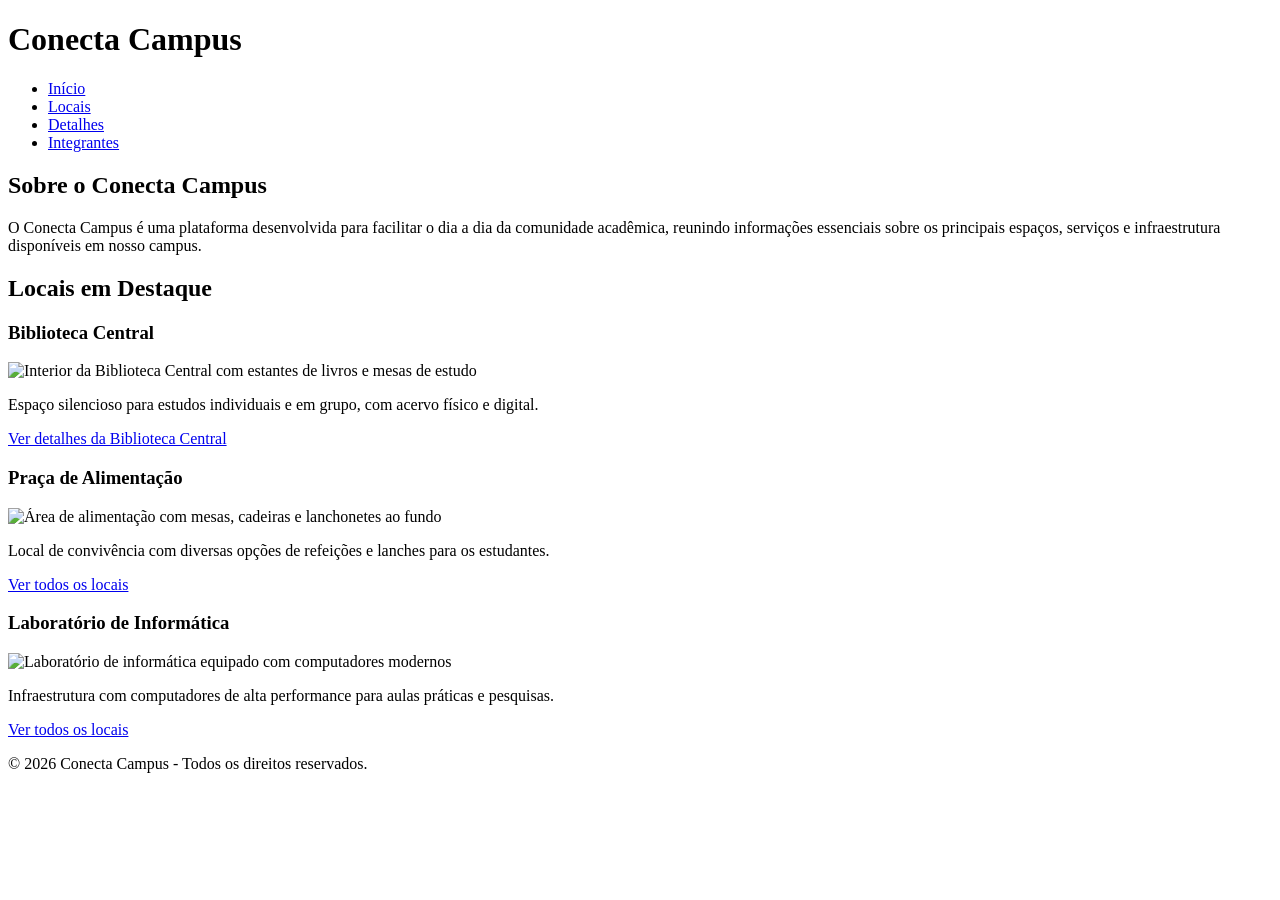
==== index.html @ 3882637f "feat: adiciona paginas index.html e detalhes.html com a estrutura base" ====
<!--
INTEGRANTES DO GRUPO
RM576855 - Gabriel Henrique 
RM575944 - Kaio César
RM576879 - João Paseto
-->
<!DOCTYPE html>
<html lang="pt-BR">
<head>
    <meta charset="UTF-8">
    <title>Conecta Campus - Página Inicial</title>
    <link rel="stylesheet" href="css/style.css">
</head>
<body>
    <header>
        <h1>Conecta Campus</h1>
        <nav>
            <ul>
                <li><a href="index.html">Início</a></li>
                <li><a href="locais.html">Locais</a></li>
                <li><a href="detalhes.html">Detalhes</a></li>
                <li><a href="integrantes.html">Integrantes</a></li>
            </ul>
        </nav>
    </header>

    <main>
        <section>
            <h2>Sobre o Conecta Campus</h2>
            <p>O Conecta Campus é uma plataforma desenvolvida para facilitar o dia a dia da comunidade acadêmica, reunindo informações essenciais sobre os principais espaços, serviços e infraestrutura disponíveis em nosso campus.</p>
        </section>

        <section>
            <h2>Locais em Destaque</h2>
            <article>
                <h3>Biblioteca Central</h3>
                <img src="img/biblioteca.jpg" alt="Interior da Biblioteca Central com estantes de livros e mesas de estudo">
                <p>Espaço silencioso para estudos individuais e em grupo, com acervo físico e digital.</p>
                <a href="detalhes.html">Ver detalhes da Biblioteca Central</a>
            </article>

            <article>
                <h3>Praça de Alimentação</h3>
                <img src="img/praca-alimentacao.jpg" alt="Área de alimentação com mesas, cadeiras e lanchonetes ao fundo">
                <p>Local de convivência com diversas opções de refeições e lanches para os estudantes.</p>
                <a href="locais.html">Ver todos os locais</a>
            </article>

            <article>
                <h3>Laboratório de Informática</h3>
                <img src="img/laboratorio.jpg" alt="Laboratório de informática equipado com computadores modernos">
                <p>Infraestrutura com computadores de alta performance para aulas práticas e pesquisas.</p>
                <a href="locais.html">Ver todos os locais</a>
            </article>
        </section>
    </main>

    <footer>
        <p>&copy; 2026 Conecta Campus - Todos os direitos reservados.</p>
    </footer>
</body>
</html>
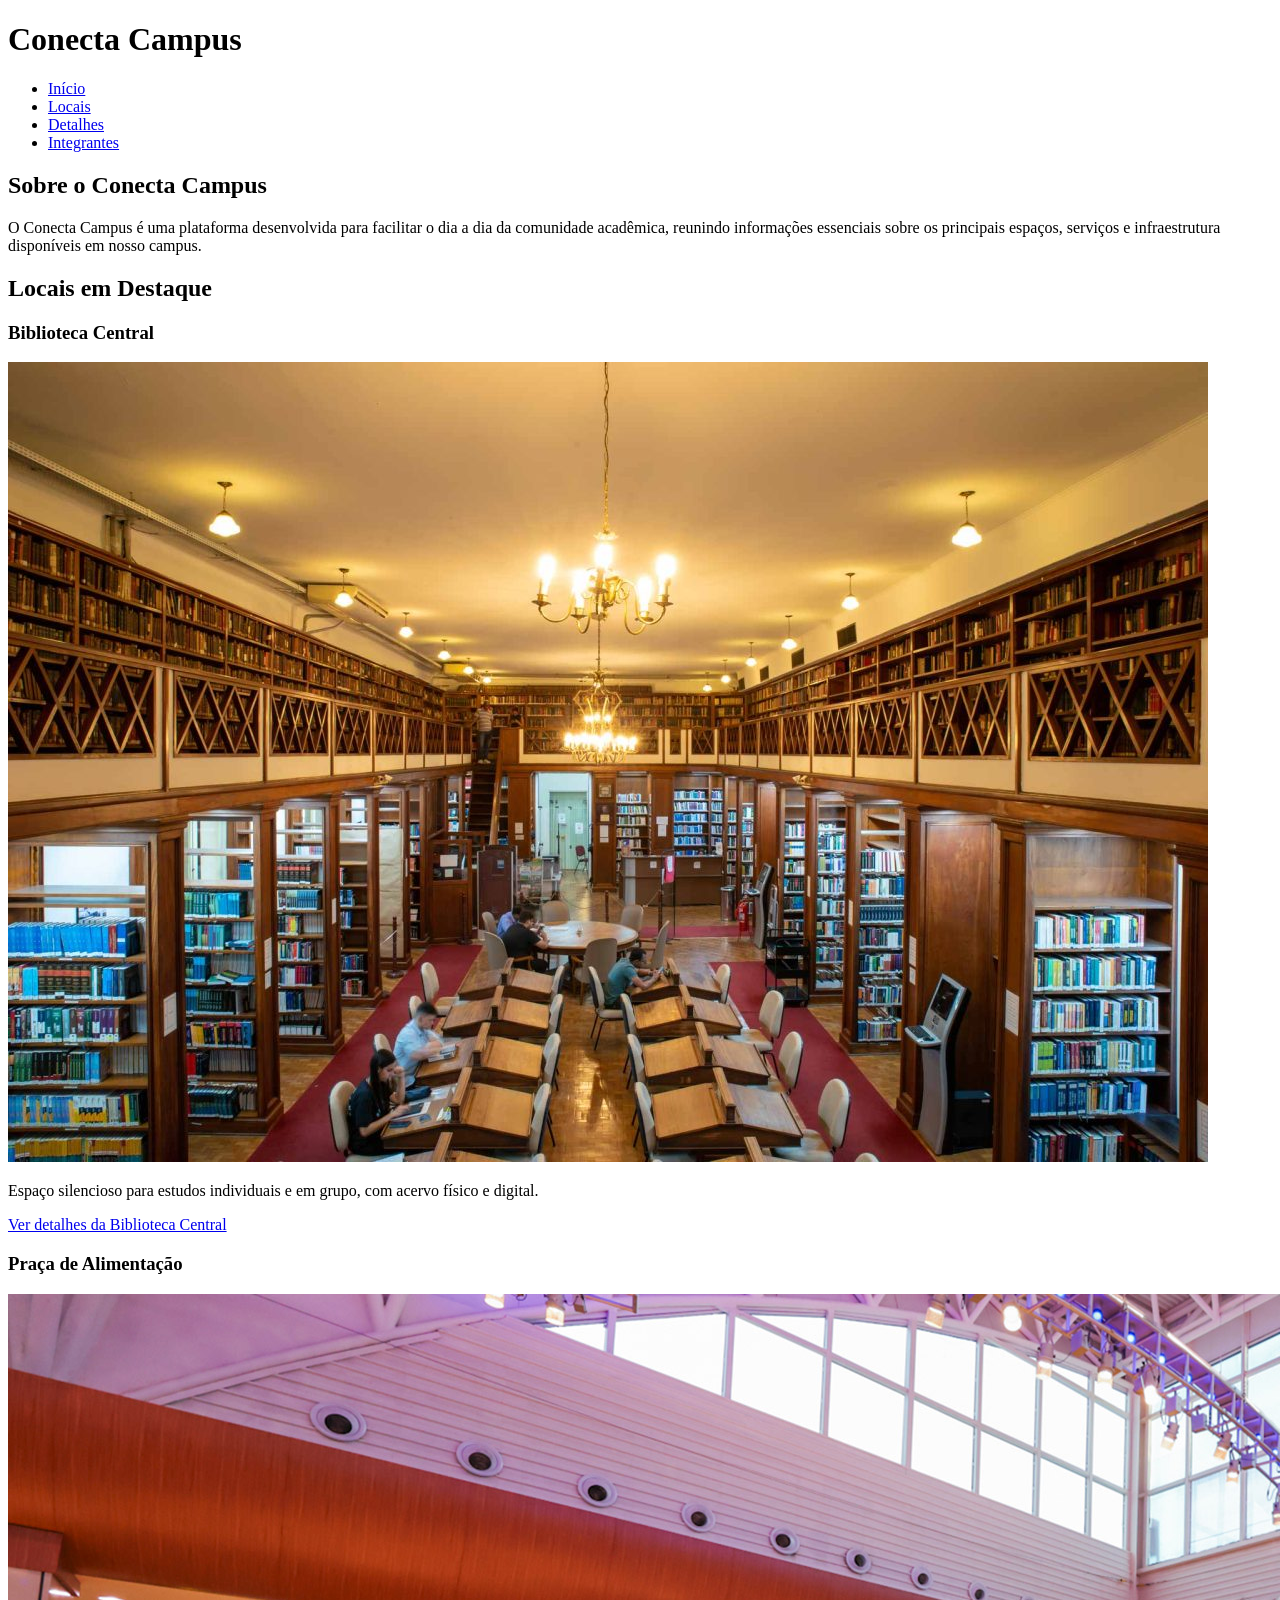
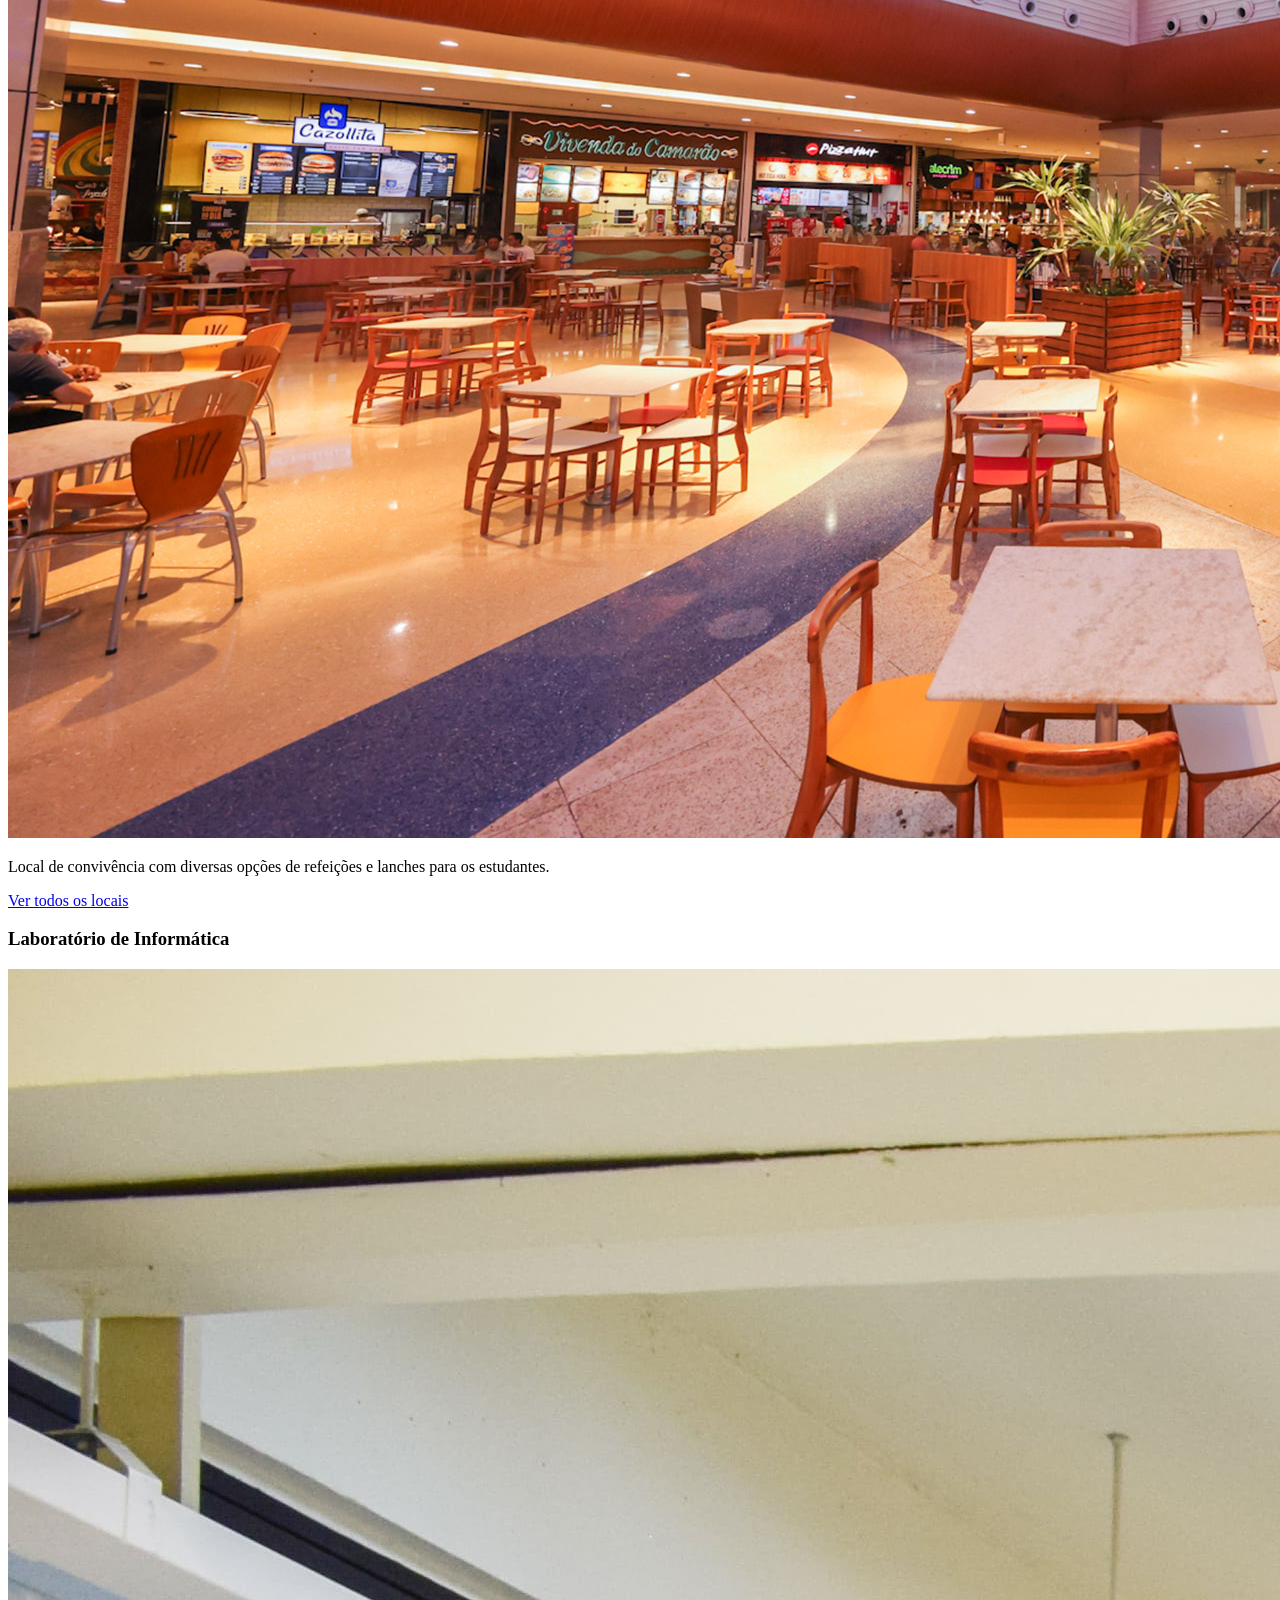
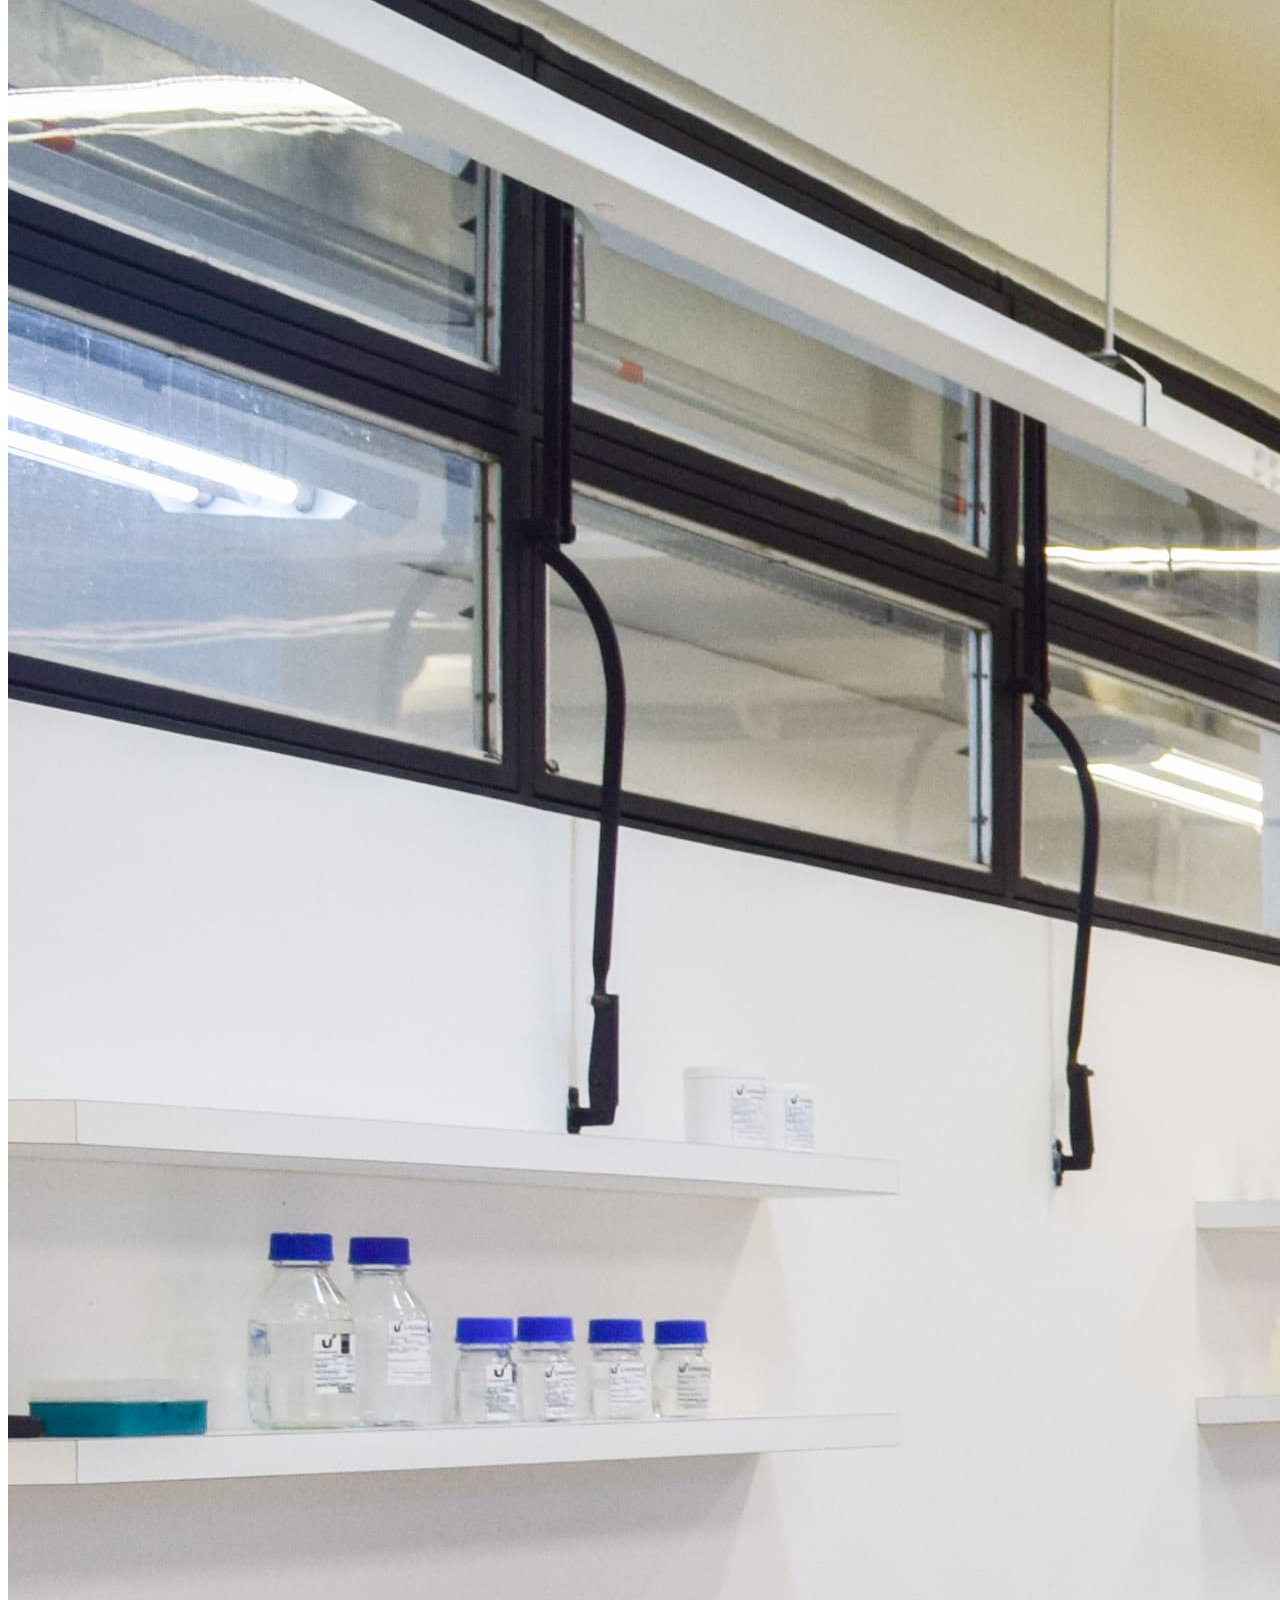
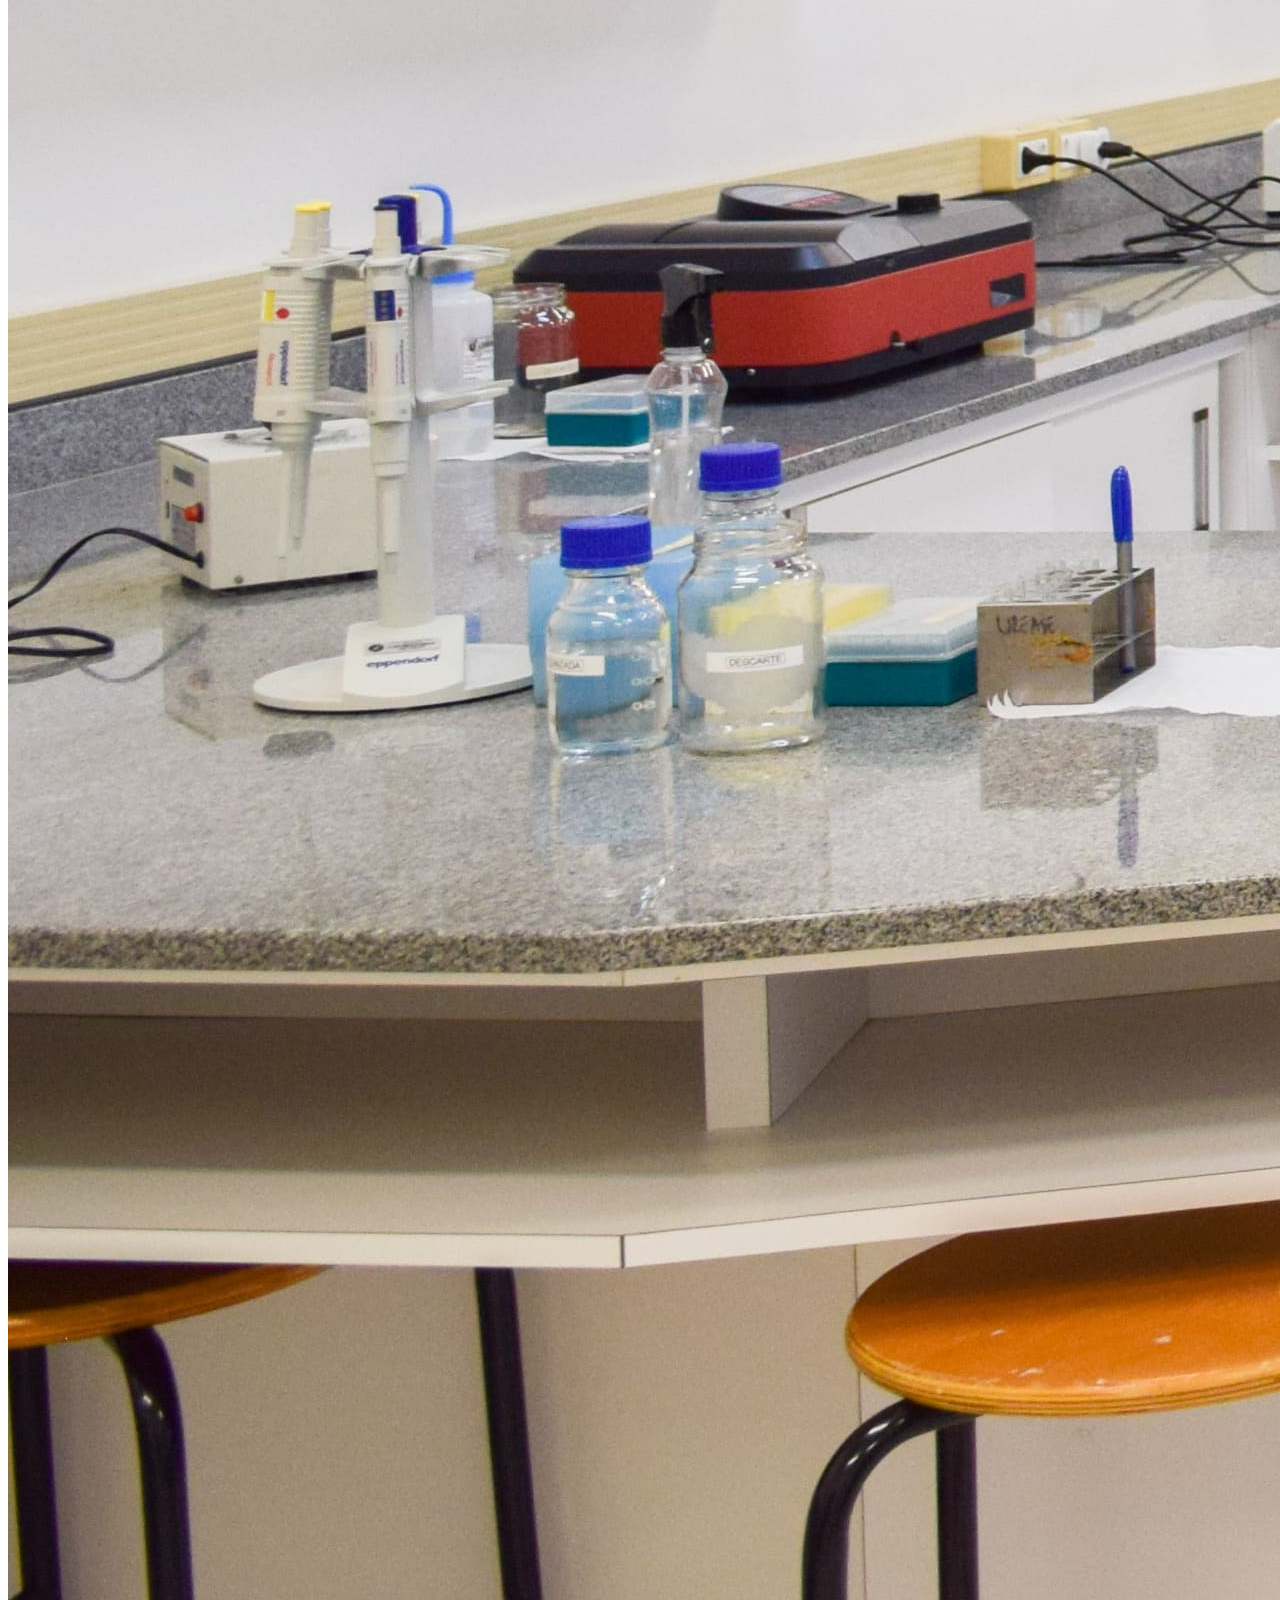
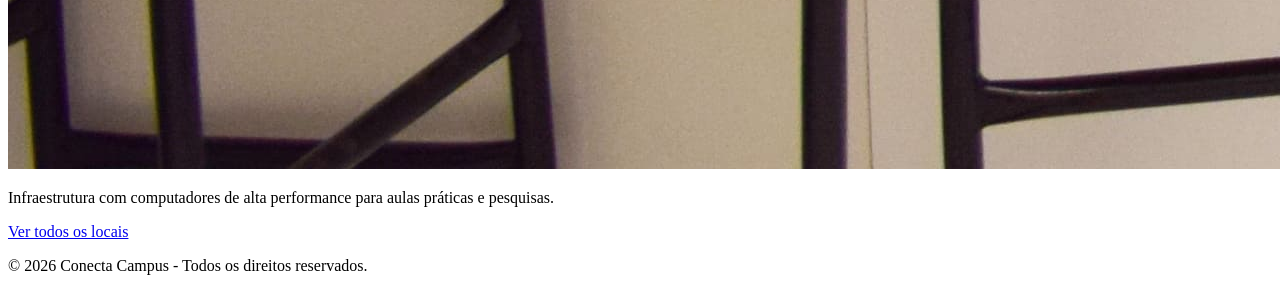
==== commit f7d64d79: "accessibility: melhora descricoes alt das imagens e adiciona meta viewport." ====
--- a/index.html
+++ b/index.html
@@ -8,6 +8,7 @@
 <html lang="pt-BR">
 <head>
     <meta charset="UTF-8">
+    <meta name="viewport" content="width=device-width, initial-scale=1.0">
     <title>Conecta Campus - Página Inicial</title>
     <link rel="stylesheet" href="css/style.css">
 </head>
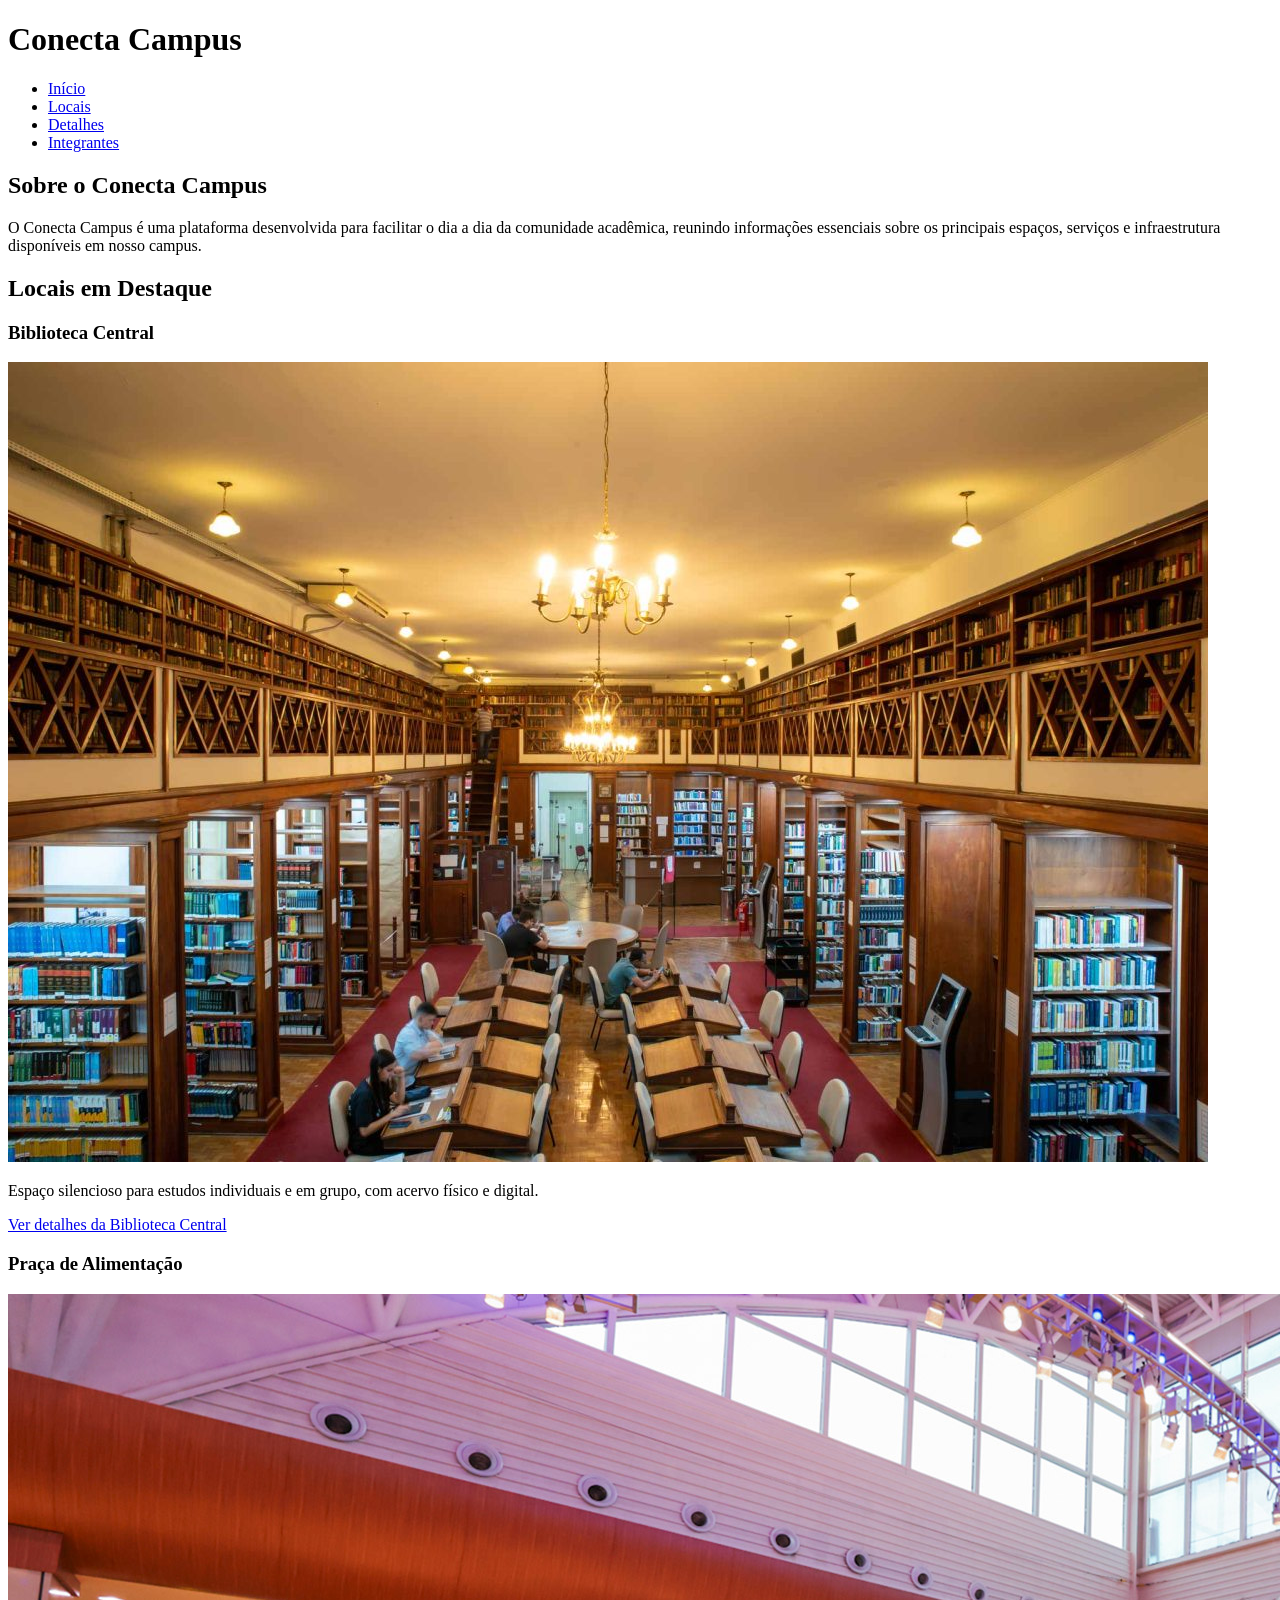
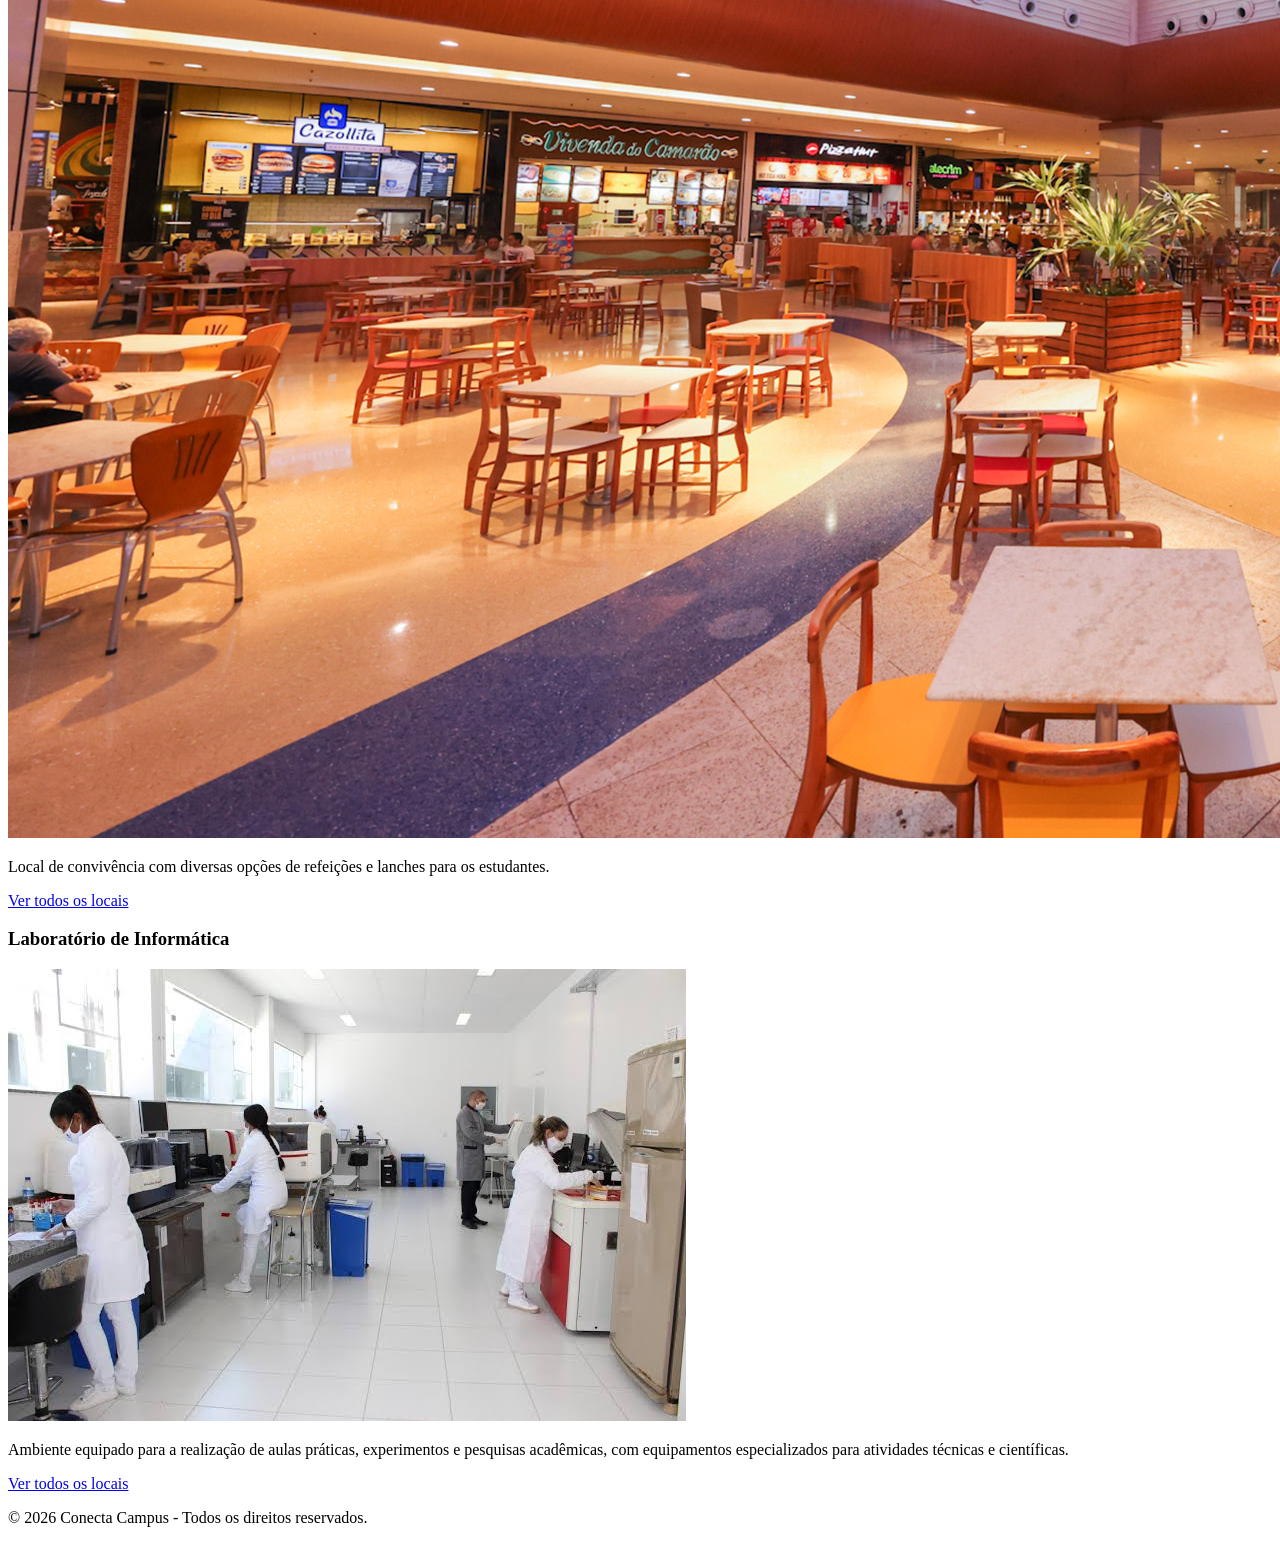
==== commit 257a1c36: "feat: Adiciona informações do laboratorio na pagina locais e padronizando com a página principal." ====
--- a/index.html
+++ b/index.html
@@ -9,7 +9,7 @@
 <head>
     <meta charset="UTF-8">
     <meta name="viewport" content="width=device-width, initial-scale=1.0">
-    <title>Conecta Campus - Página Inicial</title>
+    <title>Conecta Campus | Início e Destaques do Campus</title>
     <link rel="stylesheet" href="css/style.css">
 </head>
 <body>
@@ -49,8 +49,8 @@
 
             <article>
                 <h3>Laboratório de Informática</h3>
-                <img src="img/laboratorio.jpg" alt="Laboratório de informática equipado com computadores modernos">
-                <p>Infraestrutura com computadores de alta performance para aulas práticas e pesquisas.</p>
+                <img src="img/laboratorio.png"Laboratório de informática equipado com computadores modernos">
+                <p>Ambiente equipado para a realização de aulas práticas, experimentos e pesquisas acadêmicas, com equipamentos especializados para atividades técnicas e científicas.</p>
                 <a href="locais.html">Ver todos os locais</a>
             </article>
         </section>
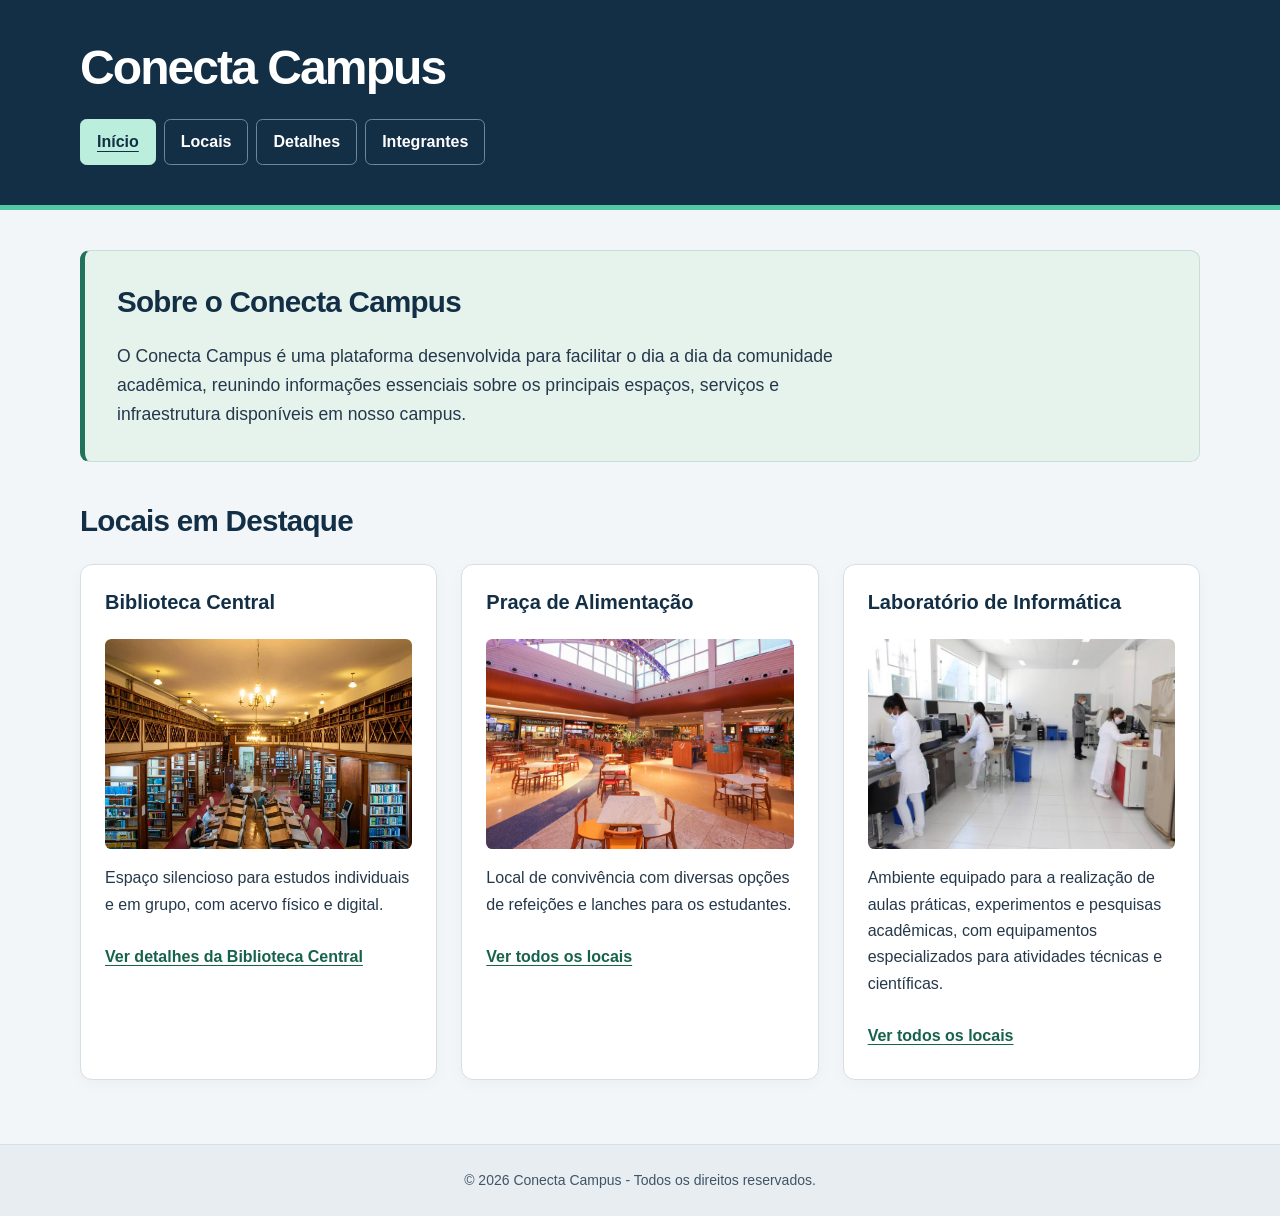
==== commit cf33d5b8: "Estrutura CSS e alterações no HTML" ====
--- a/index.html
+++ b/index.html
@@ -1,8 +1,8 @@
 <!--
 INTEGRANTES DO GRUPO
-RM576855 - Gabriel Henrique 
-RM575944 - Kaio César
-RM576879 - João Paseto
+RM576855-GABRIEL HENRIQUE
+RM575944-KAIO CÉSAR
+RM576879-JOÃO PASETO
 -->
 <!DOCTYPE html>
 <html lang="pt-BR">
@@ -15,9 +15,9 @@
 <body>
     <header>
         <h1>Conecta Campus</h1>
-        <nav>
+        <nav aria-label="Navegação principal">
             <ul>
-                <li><a href="index.html">Início</a></li>
+                <li><a href="index.html" aria-current="page">Início</a></li>
                 <li><a href="locais.html">Locais</a></li>
                 <li><a href="detalhes.html">Detalhes</a></li>
                 <li><a href="integrantes.html">Integrantes</a></li>
@@ -25,13 +25,13 @@
         </nav>
     </header>
 
-    <main>
-        <section>
+    <main id="conteudo">
+        <section class="apresentacao">
             <h2>Sobre o Conecta Campus</h2>
             <p>O Conecta Campus é uma plataforma desenvolvida para facilitar o dia a dia da comunidade acadêmica, reunindo informações essenciais sobre os principais espaços, serviços e infraestrutura disponíveis em nosso campus.</p>
         </section>
 
-        <section>
+        <section class="grade">
             <h2>Locais em Destaque</h2>
             <article>
                 <h3>Biblioteca Central</h3>
@@ -49,7 +49,7 @@
 
             <article>
                 <h3>Laboratório de Informática</h3>
-                <img src="img/laboratorio.png"Laboratório de informática equipado com computadores modernos">
+                <img src="img/laboratorio.png" alt="Laboratório de informática equipado com computadores modernos">
                 <p>Ambiente equipado para a realização de aulas práticas, experimentos e pesquisas acadêmicas, com equipamentos especializados para atividades técnicas e científicas.</p>
                 <a href="locais.html">Ver todos os locais</a>
             </article>
--- a/css/style.css
+++ b/css/style.css
@@ -0,0 +1,224 @@
+/*
+INTEGRANTES DO GRUPO
+RM576855-GABRIEL HENRIQUE
+RM575944-KAIO CÉSAR
+RM576879-JOÃO PASETO
+*/
+
+/* Reset e Box Model: as dimensões incluem bordas e espaçamento interno. */
+*,
+*::before,
+*::after {
+    box-sizing: border-box;
+    margin: 0;
+    padding: 0;
+}
+
+html {
+    font-family: "Segoe UI", Arial, sans-serif;
+    font-size: 16px;
+    line-height: 1.65;
+    color: #25384a;
+    background: #f3f6f8;
+}
+
+body {
+    min-height: 100vh;
+    display: flex;
+    flex-direction: column;
+}
+
+/* Cabeçalho compartilhado pelas quatro páginas. */
+body > header {
+    padding: 2.5rem max(1.25rem, calc((100% - 1120px) / 2));
+    background: #132f46;
+    border-bottom: 5px solid #53c8a5;
+    color: #fff;
+}
+
+h1 {
+    font-size: clamp(2rem, 5vw, 3rem);
+    line-height: 1.15;
+    letter-spacing: -0.04em;
+    margin-bottom: 1.5rem;
+}
+
+nav ul {
+    display: flex;
+    flex-wrap: wrap;
+    gap: 0.5rem;
+    list-style: none;
+}
+
+nav a {
+    display: block;
+    padding: 0.55em 1em;
+    border: 1px solid #718696;
+    border-radius: 0.4rem;
+    color: #fff;
+    text-decoration: none;
+    font-weight: 600;
+}
+
+nav a:hover,
+nav a[aria-current="page"] {
+    color: #132f46;
+    background: #bceedd;
+    border-color: #bceedd;
+    text-decoration: underline;
+    text-underline-offset: 0.25em;
+}
+
+#conteudo {
+    width: min(1120px, calc(100% - 2.5rem));
+    margin: 2.5rem auto 4rem;
+    flex: 1;
+}
+
+h2,
+h3 {
+    color: #132f46;
+    line-height: 1.3;
+}
+
+h2 {
+    font-size: 1.85rem;
+    letter-spacing: -0.025em;
+    margin-bottom: 1.25rem;
+}
+
+h3 {
+    font-size: 1.25rem;
+    margin-bottom: 0.75rem;
+}
+
+p + p {
+    margin-top: 0.65rem;
+}
+
+/* Grade reutilizada nos destaques, locais e integrantes. */
+.grade {
+    display: grid;
+    grid-template-columns: repeat(auto-fit, minmax(min(100%, 290px), 1fr));
+    gap: 1.5rem;
+}
+
+.grade > h2 {
+    grid-column: 1 / -1;
+    margin-bottom: 0;
+}
+
+.apresentacao {
+    margin-bottom: 2.5rem;
+    padding: 2rem;
+    border: 1px solid #c8ded8;
+    border-left: 5px solid #21745b;
+    border-radius: 0.6rem;
+    background: #e6f3ed;
+}
+
+.apresentacao p {
+    max-width: 75ch;
+    font-size: 1.1rem;
+}
+
+article {
+    padding: 1.5rem;
+    border: 1px solid #d5dfe6;
+    border-radius: 0.75rem;
+    background: #fff;
+    box-shadow: 0 4px 16px #132f4608;
+    overflow-wrap: anywhere;
+}
+
+.grade > article {
+    display: flex;
+    flex-direction: column;
+    align-items: flex-start;
+}
+
+img {
+    display: block;
+    max-width: 100%;
+    height: auto;
+    border-radius: 0.4rem;
+}
+
+.grade article img {
+    width: 100%;
+    height: 210px;
+    object-fit: cover;
+    margin: 0.75rem 0 1rem;
+}
+
+.grade article p {
+    margin-bottom: 0.75rem;
+}
+
+a {
+    color: #17624c;
+    font-weight: 600;
+    text-underline-offset: 0.2em;
+}
+
+a:hover {
+    color: #103f31;
+    text-decoration-thickness: 2px;
+}
+
+a:focus-visible {
+    outline: 3px solid #b64c00;
+    outline-offset: 4px;
+    border-radius: 0.2rem;
+}
+
+nav a:focus-visible {
+    outline-color: #ffd17c;
+}
+
+.grade article > a {
+    display: inline-block;
+    margin-top: 0.5rem;
+    padding: 0.35em 0;
+}
+
+/* Retratos inteiros, preservando a proporção original. */
+.equipe article img {
+    height: 260px;
+    object-fit: contain;
+    background: #f3f6f8;
+}
+
+.detalhes {
+    max-width: 900px;
+    margin-inline: auto;
+    padding: clamp(1.25rem, 4vw, 2.5rem);
+}
+
+.detalhes > img {
+    width: 100%;
+    margin: 1.5rem 0 2rem;
+}
+
+.detalhes section {
+    margin-bottom: 1.5rem;
+    padding-bottom: 1.5rem;
+    border-bottom: 1px solid #d5dfe6;
+}
+
+.detalhes ul {
+    padding-left: 1.3em;
+}
+
+.detalhes li + li {
+    margin-top: 0.5rem;
+}
+
+body > footer {
+    padding: 1.5rem 1.25rem;
+    border-top: 1px solid #d5dfe6;
+    background: #e7edf1;
+    color: #405467;
+    text-align: center;
+    font-size: 0.875rem;
+}
